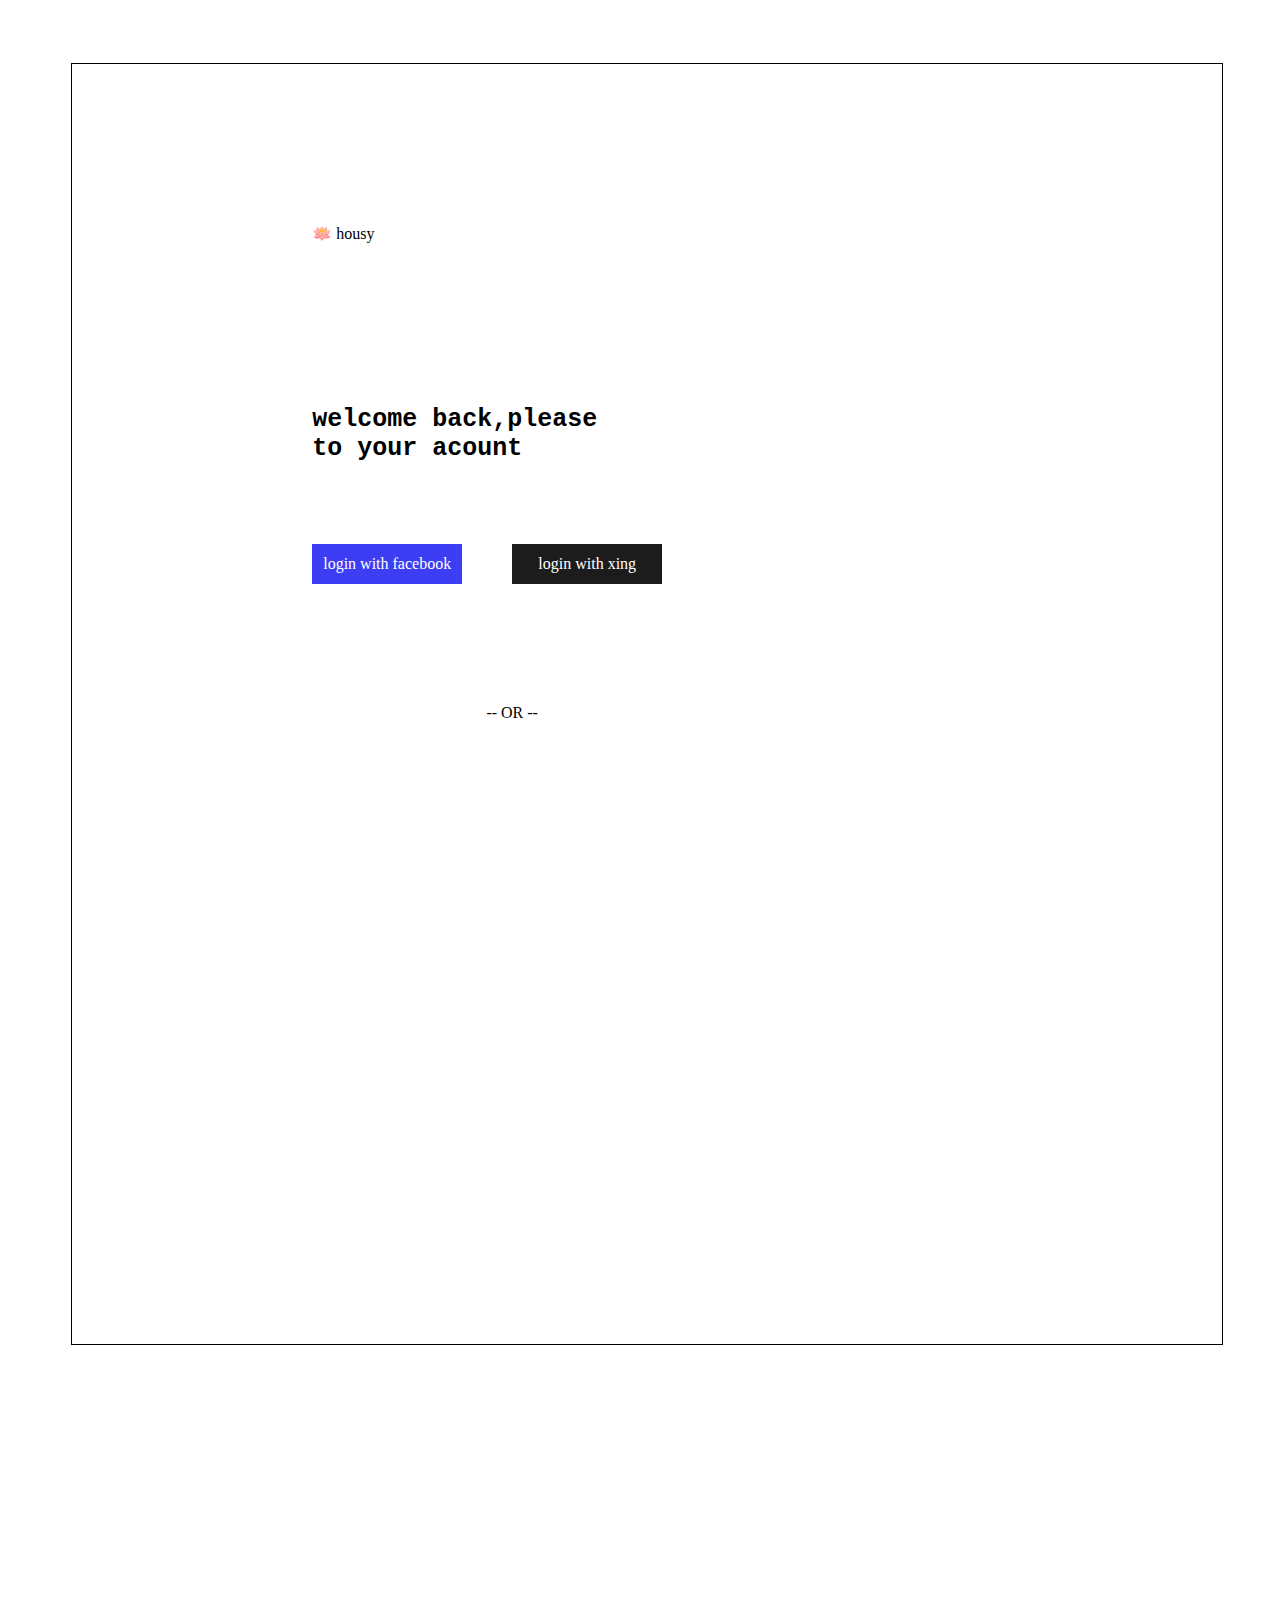
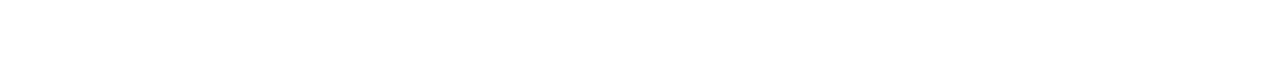
==== componentes/login/login.html @ eb35bf3d "Add files via upload" ====
<!DOCTYPE html>
<html lang="en">
<head>
    <meta charset="UTF-8">
    <meta name="viewport" content="width=device-width, initial-scale=1.0">
    <title>login</title>
    <link rel="stylesheet" href="login.css">
    <link rel="stylesheet" href="../../css/config.css">
</head>
<body>
    <section class="box-login">
            <div class="formulario">
        <div class="logo">🪷 housy</div>
        <h2>welcome back,please <br> to your acount</h2>
        <div class="btn-facebook">
            login with facebook
        </div>
        <div class="btn-xing">
            login with xing
        </div>
        <span>-- OR --</span>
    </div>
    <div class="banner"></div>
    </section>

</body>
</html>
---- componentes/login/login.css ----
.box-login {
    width: 100%;
    max-width: 1150px;
    height: 80rem;
    margin: auto;
    margin: 5%;
    border: 1px solid black;

    display: grid;
    grid-template-columns: 55rem auto;
}

.box-login .formulario {
    height: 100%;
    padding: 10rem 15rem;

    display: grid;
    grid-template-columns: repeat(8,1fr);
    grid-template-rows: repeat(8,1fr);
}
.box-login .logo{
grid-column: 1/9;

}
.box-login h2{
    grid-column: 1/9;
    font-family: 'Courier New', Courier, monospace;
    font-size: 25px;

}
.box-login .btn-facebook{
    grid-column: 1/4;
    background-color: rgba(30, 30, 242, 0.863);
    display: flex;
    align-items: center;
       justify-content: center;
       height: 40px;
       color: white;
}   
.box-login .btn-xing{
    grid-column: 5/8;
    background-color: rgba(10, 9, 9, 0.922);
     display: flex;
     align-items: center;
     justify-content: center;
     height: 40px;
     color: white;
}
.box-login span{
    grid-column: 1/9;
    text-align: center;
}
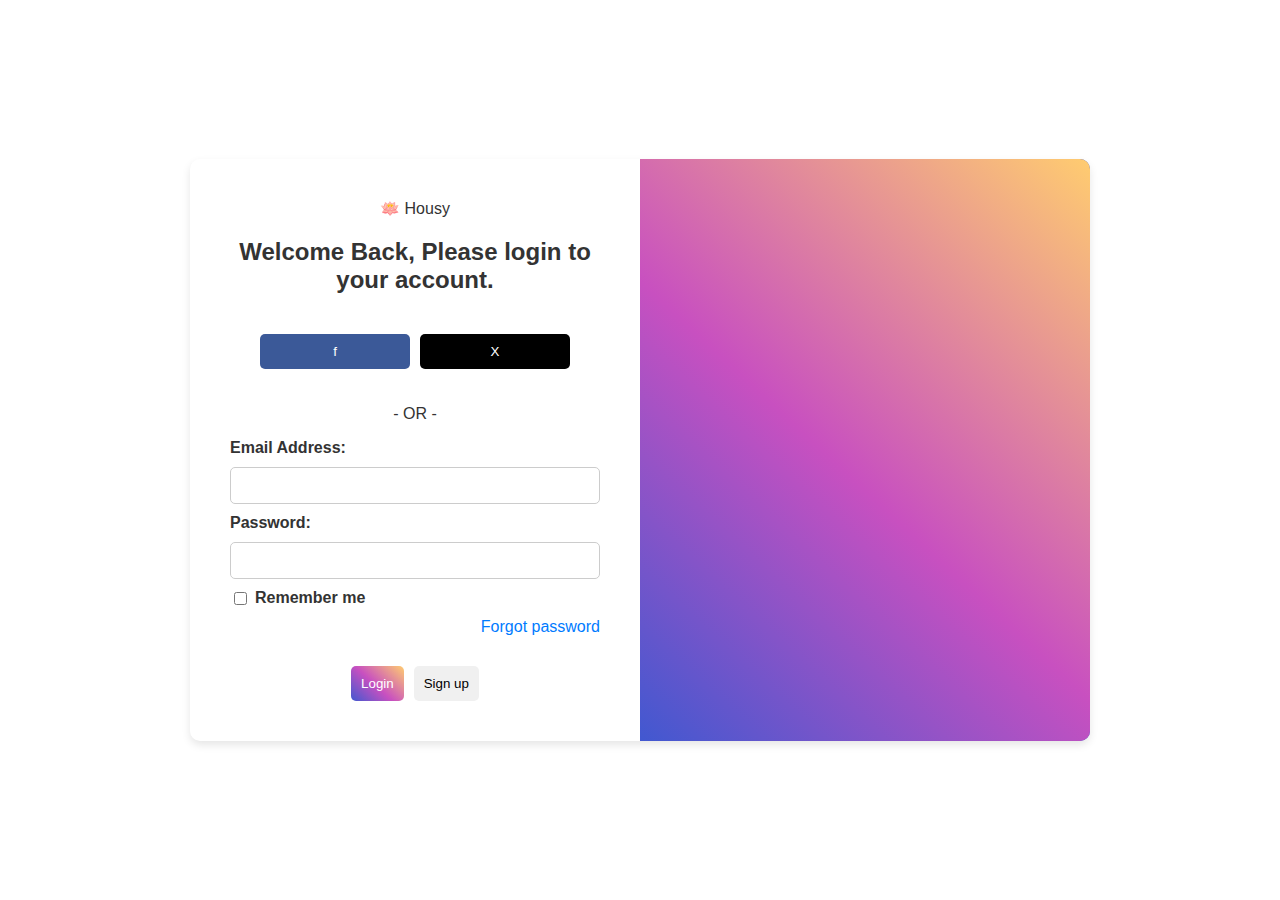
==== commit f4db7f1c: "Diseno del login" ====
--- a/componentes/login/login.html
+++ b/componentes/login/login.html
@@ -8,20 +8,33 @@
     <link rel="stylesheet" href="../../css/config.css">
 </head>
 <body>
-    <section class="box-login">
-            <div class="formulario">
-        <div class="logo">🪷 housy</div>
-        <h2>welcome back,please <br> to your acount</h2>
-        <div class="btn-facebook">
-            login with facebook
+    <div class="Contenedorlogin">
+        <div class="js2">
+            <div class="logo">🪷 Housy</div>
+            <h2>Welcome Back, Please login to your account.</h2>
+            <div class="social-login">
+                <button class="social-boton facebook">f</button>
+                <button class="social-boton X">X</button>
+            </div>
+            <p>- OR -</p>
+            <form action="#">
+                <label for="email">Email Address:</label>
+                <input type="email" id="email" name="email" value="" required>
+                <label for="password">Password:</label>
+                <input type="password" id="password" name="password" required>
+                <div class="js4">
+                    <input type="checkbox" id="remember-me" name="remember-me">
+                    <label for="remember-me">Remember me</label>
+                </div>
+                <a href="#" class="js5">Forgot password</a>
+                <div class="button-container">
+                    <button type="submit" class="js6">Login</button>
+                    <button type="button" class="js7">Sign up</button>
+                </div>
+            </form>
         </div>
-        <div class="btn-xing">
-            login with xing
-        </div>
-        <span>-- OR --</span>
+        <div class="j1"></div>
     </div>
-    <div class="banner"></div>
-    </section>
 
 </body>
 </html>--- a/componentes/login/login.css
+++ b/componentes/login/login.css
@@ -1,52 +1,117 @@
-.box-login {
-    width: 100%;
-    max-width: 1150px;
-    height: 80rem;
-    margin: auto;
-    margin: 5%;
-    border: 1px solid black;
-
-    display: grid;
-    grid-template-columns: 55rem auto;
+body {
+    font-family: Arial, sans-serif;
+    display: flex;
+    justify-content: center;
+    align-items: center;
+    height: 100vh;
+    margin: 0;
+    color: #333;
 }
 
-.box-login .formulario {
-    height: 100%;
-    padding: 10rem 15rem;
+.Contenedorlogin {
+    display: flex;
+    background: #fff;
+    box-shadow: 0 4px 8px rgba(0, 0, 0, 0.1);
+    border-radius: 10px;
+    overflow: hidden;
+    width: 80%;
+    max-width: 900px;
+}
 
-    display: grid;
-    grid-template-columns: repeat(8,1fr);
-    grid-template-rows: repeat(8,1fr);
+.js2, .j1 {
+    padding: 40px;
 }
-.box-login .logo{
-grid-column: 1/9;
 
+.js2 {
+    flex: 1;
+    display: flex;
+    flex-direction: column;
+    align-items: center;
 }
-.box-login h2{
-    grid-column: 1/9;
-    font-family: 'Courier New', Courier, monospace;
-    font-size: 25px;
 
+h2 {
+    text-align: center;
 }
-.box-login .btn-facebook{
-    grid-column: 1/4;
-    background-color: rgba(30, 30, 242, 0.863);
+
+.social-login {
+    display: flex;
+    gap: 10px;
+    margin: 20px 0;
+}
+
+.social-boton {
+    padding: 10px;
+    border: none;
+    border-radius: 5px;
+    color: #fff;
+    cursor: pointer;
+    width: 150px;
+}
+
+.facebook {
+    background-color: #3b5998;
+}
+
+.X {
+    background-color: #000000;
+}
+
+form {
+    width: 100%;
+    display: flex;
+    flex-direction: column;
+    gap: 10px;
+}
+
+label {
+    font-weight: bold;
+}
+
+input[type="email"], input[type="password"] {
+    padding: 10px;
+    border: 1px solid #ccc;
+    border-radius: 5px;
+}
+
+.js4 {
     display: flex;
     align-items: center;
-       justify-content: center;
-       height: 40px;
-       color: white;
-}   
-.box-login .btn-xing{
-    grid-column: 5/8;
-    background-color: rgba(10, 9, 9, 0.922);
-     display: flex;
-     align-items: center;
-     justify-content: center;
-     height: 40px;
-     color: white;
+    gap: 5px;
 }
-.box-login span{
-    grid-column: 1/9;
-    text-align: center;
+
+.js5 {
+    align-self: flex-end;
+    text-decoration: none;
+    color: #007BFF;
 }
+
+.button-container {
+    display: flex;
+    gap: 10px;
+    margin-top: 20px;
+    justify-content: center;
+}
+
+.js6 {
+    background-color: #4158D0;
+    background-image: linear-gradient(43deg, #4158D0 0%, #C850C0 46%, #FFCC70 100%);
+    color: #fff;
+    border: none;
+    padding: 10px;
+    border-radius: 5px;
+    cursor: pointer;
+}
+
+.js7 {
+    background-color: #f0f0f0;
+    border: none;
+    padding: 10px;
+    border-radius: 5px;
+    cursor: pointer;
+}
+
+.j1 {
+    flex: 1;
+    background-color: #4158D0;
+    background-image: linear-gradient(43deg, #4158D0 0%, #C850C0 46%, #FFCC70 100%);
+}
--- a/css/config.css
+++ b/css/config.css
@@ -0,0 +1,5 @@
+.contenedor{
+    display: grid;
+    grid-template-columns: repeat(4,1fr);
+    grid-template-rows: repeat(6,1fr);
+}
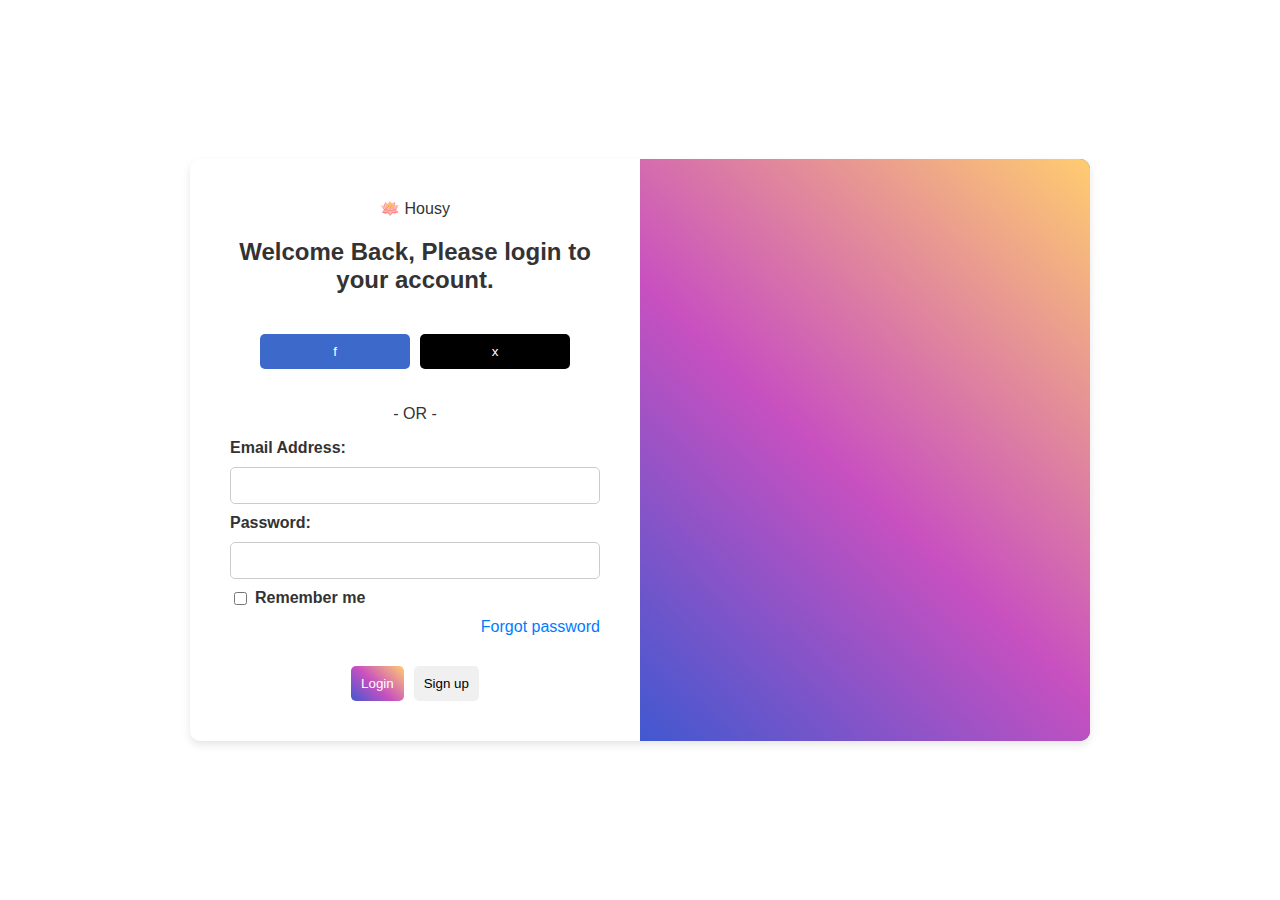
==== commit 974d4fca: "Diseño completado del logi observaciones -Mejora del diseñoa a futuro -La altura del banner es una v" ====
--- a/componentes/login/login.html
+++ b/componentes/login/login.html
@@ -13,8 +13,8 @@
             <div class="logo">🪷 Housy</div>
             <h2>Welcome Back, Please login to your account.</h2>
             <div class="social-login">
-                <button class="social-boton facebook">f</button>
-                <button class="social-boton X">X</button>
+                <button class="social-boton1">f</button>
+                <button class="social-boton2">x</button>
             </div>
             <p>- OR -</p>
             <form action="#">
--- a/componentes/login/login.css
+++ b/componentes/login/login.css
@@ -39,20 +39,31 @@
     margin: 20px 0;
 }
 
-.social-boton {
+.social-boton1 {
     padding: 10px;
     border: none;
     border-radius: 5px;
-    color: #fff;
+    color: #ffffff;
     cursor: pointer;
     width: 150px;
 }
+.social-boton2{
+    padding: 10px;
+    border: none;
+    border-radius: 5px;
+    color: #ffffff;
+    cursor: pointer;
+    width: 150px;
 
-.facebook {
-    background-color: #3b5998;
 }
 
-.X {
+.social-boton1{
+    background-color: #2859c4e7;
+}
+.social-boton2{
+    background-color: rgb(0, 0, 0);
+}
+.x{
     background-color: #000000;
 }
 
